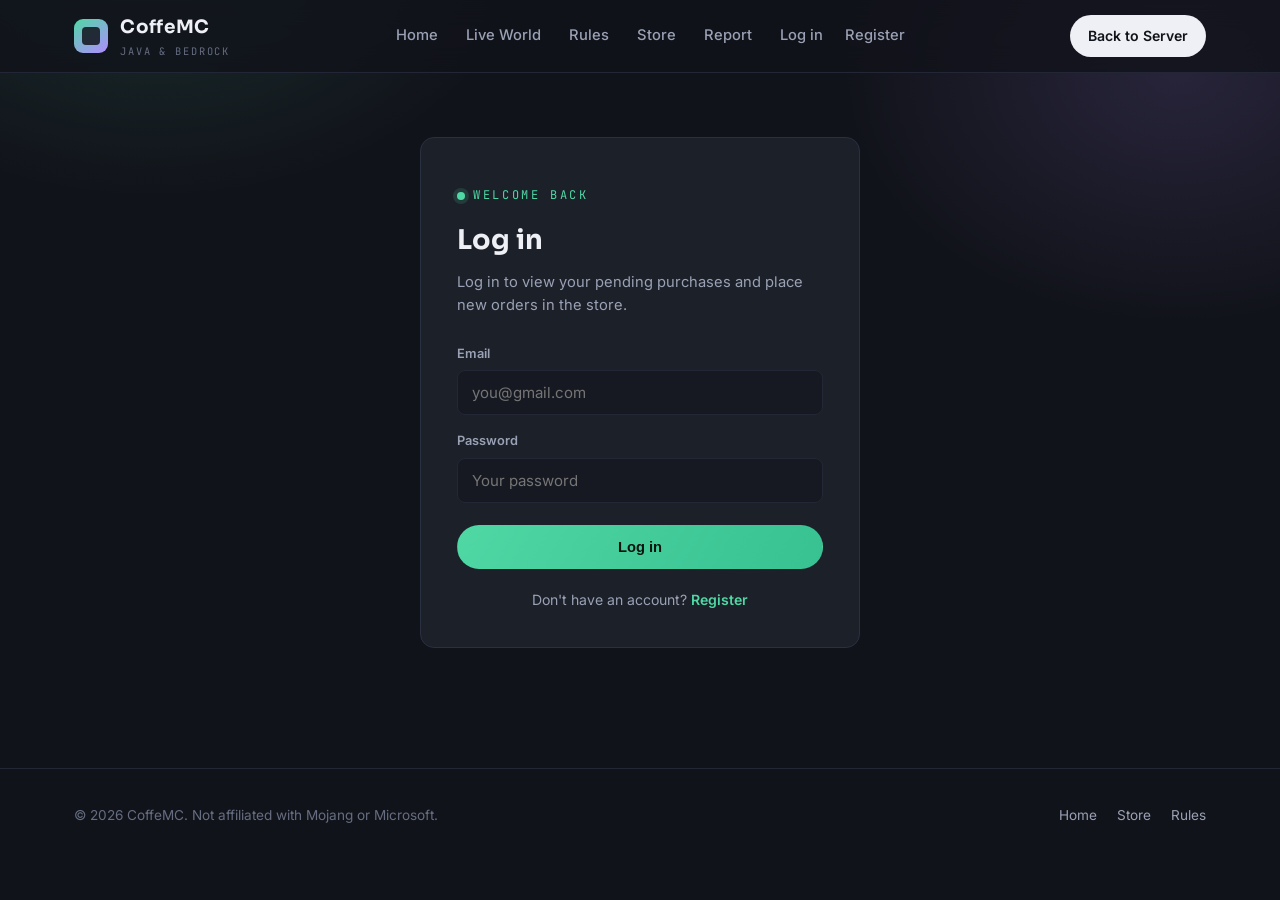
==== login.html @ 95322173 "Add files via upload" ====
<!DOCTYPE html>
<html lang="en">
<head>
<meta charset="UTF-8">
<meta name="viewport" content="width=device-width, initial-scale=1.0">
<title>Log In — CoffeMC</title>
<meta name="description" content="Log in to your CoffeMC account.">
<link rel="preconnect" href="https://fonts.googleapis.com">
<link rel="preconnect" href="https://fonts.gstatic.com" crossorigin>
<link href="https://fonts.googleapis.com/css2?family=Sora:wght@600;700;800&family=Inter:wght@400;500;600&family=JetBrains+Mono:wght@400;600;700&display=swap" rel="stylesheet">
<link rel="stylesheet" href="style.css">
</head>
<body>

<nav class="nav">
  <div class="wrap nav-inner">
    <a href="index.html" class="brand">
      <span class="brand-mark" aria-hidden="true"></span>
      <span>
        CoffeMC
        <small>Java &amp; Bedrock</small>
      </span>
    </a>

    <div class="nav-links">
      <a href="index.html">Home</a>
      <a href="index.html#world">Live World</a>
      <a href="index.html#rules">Rules</a>
      <a href="store.html">Store</a>
      <a href="report.html">Report</a>
      <div class="auth-nav-slot"></div>
    </div>

    <a href="index.html" class="nav-cta desktop-only">Back to Server</a>

    <button class="menu-btn" onclick="toggleMenu()" aria-label="Toggle menu">
      <svg viewBox="0 0 24 24" fill="none" stroke="currentColor" stroke-width="2" stroke-linecap="round"><line x1="3" y1="6" x2="21" y2="6"/><line x1="3" y1="12" x2="21" y2="12"/><line x1="3" y1="18" x2="21" y2="18"/></svg>
    </button>
  </div>

  <div class="wrap">
    <div id="menu">
      <a href="index.html">Home</a>
      <a href="index.html#world">Live World</a>
      <a href="index.html#rules">Rules</a>
      <a href="store.html">Store</a>
      <a href="report.html">Report</a>
      <div class="auth-nav-slot"></div>
    </div>
  </div>
</nav>

<section class="auth-section">
  <div class="auth-card">
    <p class="eyebrow">Welcome back</p>
    <h1>Log in</h1>
    <p class="auth-sub">
      Log in to view your pending purchases and place new orders in the
      store.
    </p>

    <form id="loginForm">
      <div class="field">
        <label for="loginEmail">Email</label>
        <input type="email" id="loginEmail" placeholder="you@gmail.com" required>
      </div>
      <div class="field">
        <label for="loginPassword">Password</label>
        <input type="password" id="loginPassword" placeholder="Your password" required>
      </div>
      <button type="submit" class="btn btn-primary">Log in</button>
      <div class="form-msg" id="loginMsg"></div>
    </form>

    <div class="auth-switch">
      Don't have an account? <a href="register.html">Register</a>
    </div>
  </div>
</section>

<footer>
  <div class="wrap footer-inner">
    <span>&copy; 2026 CoffeMC. Not affiliated with Mojang or Microsoft.</span>
    <div class="footer-links">
      <a href="index.html">Home</a>
      <a href="store.html">Store</a>
      <a href="index.html#rules">Rules</a>
    </div>
  </div>
</footer>

<script src="auth.js"></script>
<script src="script.js"></script>
<script>
  // show a message if redirected here from the email verification link
  (function(){
    const params = new URLSearchParams(window.location.search);
    const verified = params.get("verified");
    const msgEl = document.getElementById("loginMsg");
    if(verified === "1"){
      msgEl.textContent = "Email verified — you can log in now.";
      msgEl.className = "form-msg ok show";
    }else if(verified === "0"){
      msgEl.textContent = "That verification link is invalid or expired.";
      msgEl.className = "form-msg err show";
    }
  })();

  const loginForm = document.getElementById("loginForm");
  loginForm.addEventListener("submit", async function(e){
    e.preventDefault();

    const email = document.getElementById("loginEmail").value.trim();
    const password = document.getElementById("loginPassword").value;
    const msgEl = document.getElementById("loginMsg");
    const submitBtn = loginForm.querySelector("button[type=submit]");

    msgEl.textContent = "";
    msgEl.className = "form-msg";

    submitBtn.disabled = true;
    submitBtn.textContent = "Logging in...";

    try{
      const res = await apiFetch("/api/login", {
        method: "POST",
        headers: { "Content-Type": "application/json" },
        body: JSON.stringify({ email, password })
      });
      const data = await res.json();

      if(!res.ok){
        msgEl.textContent = data.error || "Could not log in. Please try again.";
        msgEl.className = "form-msg err show";
        submitBtn.disabled = false;
        submitBtn.textContent = "Log in";
        return;
      }

      setSession(data.token, data.user);

      const params = new URLSearchParams(window.location.search);
      const next = params.get("next") || "dashboard.html";
      window.location.href = next;
    }catch(err){
      console.error(err);
      msgEl.textContent = "Couldn't reach the server. Please try again in a moment.";
      msgEl.className = "form-msg err show";
      submitBtn.disabled = false;
      submitBtn.textContent = "Log in";
    }
  });
</script>
</body>
</html>
---- style.css ----
/* ============================================================
   DRIFTLANDS — design tokens
   ============================================================ */
:root{
  /* surfaces */
  --bg:        #11131a;
  --bg-soft:   #161922;
  --panel:     #1c2029;
  --panel-2:   #232838;
  --border:    #2b3040;
  --border-soft: #232735;

  /* text */
  --text:      #eef0f5;
  --text-dim:  #9aa1b4;
  --text-faint:#666d80;

  /* accents */
  --emerald:   #4fd8a4;
  --emerald-dim: rgba(79,216,164,.14);
  --amethyst:  #b18cff;
  --amethyst-dim: rgba(177,140,255,.14);
  --gold:      #ffcf6b;
  --gold-dim:  rgba(255,207,107,.14);
  --danger:    #ff6b6b;

  /* rarity */
  --r-common:    #aab2c6;
  --r-rare:      #5aa7ff;
  --r-epic:      #b15bff;
  --r-legendary: #ffb347;

  /* type */
  --font-display: "Sora", "Segoe UI", sans-serif;
  --font-body: "Inter", "Segoe UI", sans-serif;
  --font-mono: "JetBrains Mono", "Consolas", monospace;

  /* layout */
  --maxw: 1180px;
  --radius: 14px;
  --radius-sm: 8px;
}

*{ box-sizing: border-box; }
html{ scroll-behavior: smooth; }

body{
  margin:0;
  background: var(--bg);
  color: var(--text);
  font-family: var(--font-body);
  font-size: 16px;
  line-height: 1.6;
  -webkit-font-smoothing: antialiased;
}

/* faint topographic glow behind everything */
body::before{
  content:"";
  position: fixed;
  inset: 0;
  z-index: -1;
  background:
    radial-gradient(620px 420px at 12% -6%, var(--emerald-dim), transparent 60%),
    radial-gradient(560px 420px at 92% 8%, var(--amethyst-dim), transparent 60%),
    var(--bg);
  pointer-events: none;
}

img{ max-width: 100%; display:block; }
a{ color: inherit; text-decoration: none; }

.wrap{
  max-width: var(--maxw);
  margin: 0 auto;
  padding: 0 24px;
}

/* ============================================================
   NAV
   ============================================================ */
.nav{
  position: sticky;
  top: 0;
  z-index: 50;
  background: rgba(17,19,26,.78);
  backdrop-filter: blur(14px);
  border-bottom: 1px solid var(--border-soft);
}
.nav-inner{
  display:flex;
  align-items: center;
  justify-content: space-between;
  height: 72px;
}
.brand{
  display:flex;
  align-items:center;
  gap: 12px;
  font-family: var(--font-display);
  font-weight: 700;
  font-size: 1.15rem;
  letter-spacing: .04em;
}
.brand-mark{
  width: 34px; height: 34px;
  border-radius: 9px;
  background: linear-gradient(145deg, var(--emerald), var(--amethyst));
  position: relative;
  flex-shrink:0;
}
.brand-mark::after{
  content:"";
  position:absolute; inset: 8px;
  border-radius: 4px;
  background: var(--bg);
  opacity:.85;
}
.brand small{
  display:block;
  font-family: var(--font-mono);
  font-weight: 400;
  font-size: .65rem;
  letter-spacing: .18em;
  color: var(--text-faint);
  text-transform: uppercase;
  margin-top: 2px;
}

.nav-links{
  display:flex;
  align-items:center;
  gap: 28px;
  font-size: .92rem;
  font-weight: 500;
}
.nav-links a{
  color: var(--text-dim);
  transition: color .15s ease;
  position: relative;
}
.nav-links a:hover, .nav-links a.active{ color: var(--text); }
.nav-links a.active::after{
  content:"";
  position:absolute; left:0; right:0; bottom:-9px;
  height:2px;
  background: linear-gradient(90deg, var(--emerald), var(--amethyst));
  border-radius: 2px;
}

.nav-cta{
  display:inline-flex;
  align-items:center;
  gap:8px;
  padding: 10px 18px;
  border-radius: 999px;
  background: var(--text);
  color: var(--bg);
  font-weight: 600;
  font-size: .88rem;
  border: none;
  cursor:pointer;
  transition: transform .15s ease, opacity .15s ease;
}
.nav-cta:hover{ transform: translateY(-1px); opacity:.92; }

.menu-btn{
  display:none;
  background:none; border:none; cursor:pointer;
  width:40px; height:40px;
  border-radius: 8px;
  align-items:center; justify-content:center;
  color: var(--text);
}
.menu-btn svg{ width:22px; height:22px; }

#menu{
  display:none;
  flex-direction: column;
  gap: 4px;
  padding: 12px 0 18px;
  border-top: 1px solid var(--border-soft);
}
#menu.show{ display:flex; }
#menu a{
  padding: 12px 4px;
  color: var(--text-dim);
  font-weight: 500;
  border-bottom: 1px solid var(--border-soft);
}
#menu a:last-child{ border-bottom:none; }
#menu a.active{ color: var(--emerald); }

@media (max-width: 820px){
  .nav-links{ display:none; }
  .nav-cta.desktop-only{ display:none; }
  .menu-btn{ display:flex; }
}

/* ============================================================
   HERO
   ============================================================ */
.hero{
  padding: 86px 0 64px;
  position: relative;
}
.eyebrow{
  display:inline-flex;
  align-items:center;
  gap: 8px;
  font-family: var(--font-mono);
  font-size: .75rem;
  letter-spacing: .22em;
  text-transform: uppercase;
  color: var(--emerald);
  margin-bottom: 22px;
}
.eyebrow::before{
  content:"";
  width: 8px; height:8px;
  border-radius: 50%;
  background: var(--emerald);
  box-shadow: 0 0 0 4px var(--emerald-dim);
}

.hero h1{
  font-family: var(--font-display);
  font-weight: 800;
  font-size: clamp(2.6rem, 7vw, 4.6rem);
  line-height: 1.04;
  letter-spacing: -0.01em;
  margin: 0 0 18px;
  max-width: 14ch;
}
.hero h1 .accent{
  background: linear-gradient(120deg, var(--emerald), var(--amethyst));
  -webkit-background-clip: text;
  background-clip: text;
  color: transparent;
}
.hero p.lead{
  font-size: 1.08rem;
  color: var(--text-dim);
  max-width: 46ch;
  margin: 0 0 36px;
}

.pill{
  display:inline-flex;
  align-items:center;
  gap: 7px;
  font-family: var(--font-mono);
  font-size: .72rem;
  letter-spacing: .12em;
  text-transform: uppercase;
  color: var(--text-dim);
  background: var(--bg-soft);
  border: 1px solid var(--border-soft);
  padding: 6px 12px;
  border-radius: 999px;
}
.pill svg{ width:13px; height:13px; }

/* IP / status card */
.server-card{
  display:flex;
  flex-wrap: wrap;
  gap: 14px;
  align-items: stretch;
  background: var(--panel);
  border: 1px solid var(--border);
  border-radius: var(--radius);
  padding: 18px;
  max-width: 640px;
  position: relative;
}
.ip-block{
  flex: 1 1 260px;
  display:flex;
  align-items:center;
  justify-content: space-between;
  gap: 14px;
  background: var(--bg-soft);
  border: 1px solid var(--border-soft);
  border-radius: var(--radius-sm);
  padding: 14px 16px;
}
.ip-block .label{
  font-family: var(--font-mono);
  font-size: .7rem;
  letter-spacing: .18em;
  text-transform: uppercase;
  color: var(--text-faint);
  margin-bottom: 4px;
}
.ip-block .value{
  font-family: var(--font-mono);
  font-size: 1.05rem;
  font-weight: 600;
  letter-spacing: .02em;
}
.copy-btn{
  flex-shrink:0;
  display:inline-flex;
  align-items:center;
  gap:8px;
  background: var(--panel-2);
  border: 1px solid var(--border);
  color: var(--text);
  font-size: .82rem;
  font-weight: 600;
  padding: 10px 14px;
  border-radius: 999px;
  cursor:pointer;
  transition: border-color .15s ease, transform .15s ease;
}
.copy-btn:hover{ border-color: var(--emerald); transform: translateY(-1px); }
.copy-btn svg{ width:15px; height:15px; }

.status-group{
  display:flex;
  gap: 10px;
  flex: 1 1 220px;
}
.status-block{
  flex: 1 1 0;
  display:flex;
  flex-direction: column;
  justify-content: center;
  align-items: flex-start;
  gap: 6px;
  padding: 14px 16px;
  border-radius: var(--radius-sm);
  border: 1px solid var(--border-soft);
  background: var(--bg-soft);
  min-width: 110px;
}
.status-block .label{
  font-family: var(--font-mono);
  font-size: .7rem;
  letter-spacing: .18em;
  text-transform: uppercase;
  color: var(--text-faint);
  display:flex;
  align-items:center;
  gap:6px;
}
.status-block .label .plat-icon{
  width:14px; height:14px;
}
.status-row{ display:flex; align-items:center; gap:8px; }
.status-dot{
  width:9px; height:9px; border-radius:50%;
  background: var(--text-faint);
  box-shadow: 0 0 0 0 transparent;
}
.status-dot.online{
  background: var(--emerald);
  box-shadow: 0 0 0 4px var(--emerald-dim);
  animation: pulse 2.4s ease-in-out infinite;
}
@keyframes pulse{
  0%,100%{ box-shadow: 0 0 0 4px var(--emerald-dim); }
  50%{ box-shadow: 0 0 0 8px transparent; }
}
#players{
  font-family: var(--font-mono);
  font-size: 1.05rem;
  font-weight: 600;
}

.copied-toast{
  position: absolute;
  top: -14px; right: 18px;
  background: var(--emerald);
  color: #0c1410;
  font-size: .78rem;
  font-weight: 700;
  padding: 7px 14px;
  border-radius: 999px;
  opacity: 0;
  transform: translateY(6px) scale(.95);
  transition: opacity .2s ease, transform .2s ease;
  pointer-events: none;
}
.copied-toast.show{
  opacity: 1;
  transform: translateY(0) scale(1);
}

.hero-actions{
  display:flex;
  gap: 12px;
  margin-top: 26px;
  flex-wrap: wrap;
}
.btn{
  display:inline-flex;
  align-items:center;
  gap:8px;
  padding: 13px 22px;
  border-radius: 999px;
  font-weight: 600;
  font-size: .92rem;
  border: 1px solid transparent;
  cursor:pointer;
  transition: transform .15s ease, opacity .15s ease, border-color .15s ease;
}
.btn:hover{ transform: translateY(-1px); }
.btn-primary{
  background: linear-gradient(120deg, var(--emerald), #38c191);
  color: #0c1410;
}
.btn-primary:hover{ opacity: .92; }
.btn-ghost{
  background: transparent;
  border-color: var(--border);
  color: var(--text);
}
.btn-ghost:hover{ border-color: var(--amethyst); }

/* ============================================================
   SECTION GENERIC
   ============================================================ */
section{ padding: 64px 0; }
.section-head{
  display:flex;
  align-items: flex-end;
  justify-content: space-between;
  gap: 24px;
  margin-bottom: 36px;
  flex-wrap: wrap;
}
.section-head h2{
  font-family: var(--font-display);
  font-size: clamp(1.6rem, 4vw, 2.2rem);
  margin: 6px 0 0;
}
.section-head p{
  color: var(--text-dim);
  max-width: 46ch;
  margin: 0;
}

/* ============================================================
   LIVE WORLD / PLAYER LIST
   ============================================================ */
.players-panel{
  background: var(--panel);
  border: 1px solid var(--border);
  border-radius: var(--radius);
  padding: 28px;
}
.players-panel-head{
  display:flex;
  align-items:center;
  justify-content: space-between;
  gap: 16px;
  margin-bottom: 22px;
  flex-wrap: wrap;
}
.players-panel-head h3{
  font-family: var(--font-display);
  font-size: 1.2rem;
  margin: 0;
}
.players-count{
  font-family: var(--font-mono);
  font-size: .85rem;
  color: var(--text-dim);
  background: var(--bg-soft);
  border: 1px solid var(--border-soft);
  padding: 6px 12px;
  border-radius: 999px;
}
.players-count strong{ color: var(--emerald); }

.player-grid{
  display:grid;
  grid-template-columns: repeat(auto-fill, minmax(96px, 1fr));
  gap: 14px;
}
.player-card{
  display:flex;
  flex-direction: column;
  align-items:center;
  gap: 10px;
  padding: 14px 8px;
  background: var(--bg-soft);
  border: 1px solid var(--border-soft);
  border-radius: var(--radius-sm);
  text-align:center;
}
.player-card img{
  width: 48px; height: 48px;
  border-radius: 6px;
  image-rendering: pixelated;
  border: 1px solid var(--border);
}
.player-card span{
  font-family: var(--font-mono);
  font-size: .76rem;
  color: var(--text-dim);
  overflow:hidden;
  text-overflow:ellipsis;
  white-space:nowrap;
  max-width: 100%;
}

.players-empty{
  display:flex;
  flex-direction: column;
  align-items: center;
  justify-content: center;
  text-align:center;
  gap: 8px;
  padding: 40px 20px;
  color: var(--text-dim);
}
.players-empty .big{
  font-family: var(--font-mono);
  font-size: 2.2rem;
  color: var(--text);
}
.players-empty small{ color: var(--text-faint); font-size: .82rem; }

/* ============================================================
   FEATURE CARDS
   ============================================================ */
.feature-grid{
  display:grid;
  grid-template-columns: repeat(3, 1fr);
  gap: 18px;
}
@media (max-width: 860px){
  .feature-grid{ grid-template-columns: 1fr; }
}
.feature-card{
  background: var(--panel);
  border: 1px solid var(--border);
  border-radius: var(--radius);
  padding: 26px;
  transition: border-color .2s ease, transform .2s ease;
}
.feature-card:hover{
  border-color: var(--border-soft);
  transform: translateY(-3px);
}
.feature-icon{
  width: 42px; height: 42px;
  border-radius: 10px;
  display:flex; align-items:center; justify-content:center;
  margin-bottom: 18px;
}
.feature-icon svg{ width:20px; height:20px; }
.feature-icon.e{ background: var(--emerald-dim); color: var(--emerald); }
.feature-icon.a{ background: var(--amethyst-dim); color: var(--amethyst); }
.feature-icon.g{ background: var(--gold-dim); color: var(--gold); }
.feature-card h3{
  font-family: var(--font-display);
  font-size: 1.08rem;
  margin: 0 0 8px;
}
.feature-card p{
  color: var(--text-dim);
  font-size: .92rem;
  margin: 0;
}

/* ============================================================
   CTA STRIP
   ============================================================ */
.cta-strip{
  background: var(--panel);
  border: 1px solid var(--border);
  border-radius: var(--radius);
  padding: 40px;
  display:flex;
  align-items:center;
  justify-content: space-between;
  gap: 24px;
  flex-wrap: wrap;
  position: relative;
  overflow:hidden;
}
.cta-strip::after{
  content:"";
  position:absolute;
  right: -60px; top: -60px;
  width: 220px; height: 220px;
  background: radial-gradient(circle, var(--amethyst-dim), transparent 70%);
  pointer-events:none;
}
.cta-strip h3{
  font-family: var(--font-display);
  font-size: 1.4rem;
  margin: 0 0 6px;
}
.cta-strip p{ margin:0; color: var(--text-dim); }

/* ============================================================
   FOOTER
   ============================================================ */
footer{
  border-top: 1px solid var(--border-soft);
  padding: 36px 0 48px;
  margin-top: 24px;
}
.footer-inner{
  display:flex;
  align-items:center;
  justify-content: space-between;
  gap: 16px;
  flex-wrap: wrap;
  color: var(--text-faint);
  font-size: .85rem;
}
.footer-links{ display:flex; gap: 20px; }
.footer-links a{ color: var(--text-dim); }
.footer-links a:hover{ color: var(--text); }

/* ============================================================
   STORE PAGE
   ============================================================ */
.store-hero{
  padding: 64px 0 36px;
}
.store-hero h1{
  font-family: var(--font-display);
  font-weight: 800;
  font-size: clamp(2.2rem, 6vw, 3.4rem);
  margin: 14px 0 12px;
}
.store-hero p{
  color: var(--text-dim);
  max-width: 52ch;
  font-size: 1.02rem;
}

.tab-row{
  display:flex;
  gap: 10px;
  margin: 28px 0 8px;
  flex-wrap: wrap;
}
.tab-btn{
  background: var(--panel);
  border: 1px solid var(--border);
  color: var(--text-dim);
  font-weight: 600;
  font-size: .88rem;
  padding: 10px 20px;
  border-radius: 999px;
  cursor:pointer;
  transition: all .15s ease;
}
.tab-btn.active{
  color: var(--bg);
  background: linear-gradient(120deg, var(--emerald), var(--amethyst));
  border-color: transparent;
}

/* Inventory-tooltip style cards */
.shop-grid{
  display:grid;
  grid-template-columns: repeat(auto-fill, minmax(260px, 1fr));
  gap: 20px;
  margin-top: 28px;
}
.tab-panel{ display:none; }
.tab-panel.active{ display:block; }

.item-card{
  position: relative;
  background: linear-gradient(165deg, var(--panel-2), var(--panel) 60%);
  border: 1px solid var(--border);
  border-radius: var(--radius);
  padding: 22px;
  display:flex;
  flex-direction: column;
  gap: 14px;
  overflow:hidden;
  transition: transform .2s ease, box-shadow .2s ease, border-color .2s ease;
}
.item-card::before{
  content:"";
  position:absolute;
  inset: 0;
  border-radius: var(--radius);
  border: 1px solid transparent;
  pointer-events:none;
  transition: border-color .2s ease;
}
.item-card:hover{ transform: translateY(-4px); }

/* rarity accents */
.item-card.common{ --r: var(--r-common); }
.item-card.rare{ --r: var(--r-rare); }
.item-card.epic{ --r: var(--r-epic); }
.item-card.legendary{ --r: var(--r-legendary); }

.item-card:hover{ border-color: var(--r); box-shadow: 0 14px 40px -22px var(--r); }

.item-card .rarity-tag{
  position:absolute;
  top: 18px; right: 18px;
  font-family: var(--font-mono);
  font-size: .65rem;
  letter-spacing: .16em;
  text-transform: uppercase;
  color: var(--r);
  border: 1px solid var(--r);
  border-radius: 999px;
  padding: 4px 10px;
  background: color-mix(in srgb, var(--r) 14%, transparent);
}

.item-card .item-icon{
  width: 50px; height: 50px;
  border-radius: 10px;
  display:flex; align-items:center; justify-content:center;
  font-size: 1.5rem;
  background: color-mix(in srgb, var(--r) 16%, var(--bg-soft));
  border: 1px solid color-mix(in srgb, var(--r) 40%, var(--border));
}

.item-card h3{
  font-family: var(--font-display);
  font-size: 1.2rem;
  margin: 0;
  color: var(--r);
}
.item-card .desc{
  color: var(--text-dim);
  font-size: .88rem;
  margin: 0;
  min-height: 40px;
}
.perks{
  list-style:none;
  margin: 0; padding: 0;
  display:flex; flex-direction:column; gap:6px;
  font-size: .85rem;
  color: var(--text);
}
.perks li{ display:flex; gap:8px; align-items:flex-start; }
.perks li::before{
  content:"";
  margin-top: 7px;
  width: 6px; height: 6px;
  flex-shrink:0;
  border-radius: 1px;
  background: var(--r);
}
.item-foot{
  margin-top: auto;
  display:flex;
  align-items:center;
  justify-content: space-between;
  gap: 12px;
  padding-top: 14px;
  border-top: 1px solid var(--border-soft);
}
.price{
  font-family: var(--font-mono);
  font-weight: 700;
  font-size: 1.15rem;
  color: var(--gold);
}
.price small{
  font-size: .68rem;
  color: var(--text-faint);
  font-weight: 400;
  display:block;
  letter-spacing: .12em;
  text-transform: uppercase;
}
.buy-btn{
  background: var(--text);
  color: var(--bg);
  font-weight: 700;
  font-size: .85rem;
  border: none;
  border-radius: 999px;
  padding: 11px 20px;
  cursor:pointer;
  transition: transform .15s ease, opacity .15s ease;
}
.buy-btn:hover{ transform: translateY(-1px); opacity:.9; }

/* ============================================================
   CHECKOUT MODAL
   ============================================================ */
.modal-overlay{
  position: fixed;
  inset: 0;
  background: rgba(8,9,14,.7);
  backdrop-filter: blur(4px);
  display:none;
  align-items:center;
  justify-content:center;
  padding: 20px;
  z-index: 100;
}
.modal-overlay.show{ display:flex; }
.modal{
  background: var(--panel);
  border: 1px solid var(--border);
  border-radius: var(--radius);
  padding: 28px;
  max-width: 440px;
  width: 100%;
  position: relative;
}
.modal-close{
  position:absolute;
  top: 16px; right: 16px;
  background: var(--bg-soft);
  border: 1px solid var(--border-soft);
  width: 32px; height: 32px;
  border-radius: 8px;
  color: var(--text-dim);
  cursor:pointer;
  display:flex; align-items:center; justify-content:center;
}
.modal-close:hover{ color: var(--text); }
.modal h3{
  font-family: var(--font-display);
  font-size: 1.2rem;
  margin: 0 0 4px;
}
.modal .modal-sub{
  color: var(--text-dim);
  font-size: .88rem;
  margin: 0 0 20px;
}
.modal .summary{
  display:flex;
  align-items:center;
  justify-content: space-between;
  background: var(--bg-soft);
  border: 1px solid var(--border-soft);
  border-radius: var(--radius-sm);
  padding: 12px 16px;
  margin-bottom: 18px;
  font-size: .9rem;
}
.modal .summary .name{ font-weight:600; }
.modal .summary .price{ font-size: 1rem; }

.field{ margin-bottom: 16px; }
.field label{
  display:block;
  font-size: .8rem;
  font-weight: 600;
  margin-bottom: 6px;
  color: var(--text-dim);
}
.field input,
.field select{
  width: 100%;
  background: var(--bg-soft);
  border: 1px solid var(--border-soft);
  border-radius: var(--radius-sm);
  padding: 12px 14px;
  color: var(--text);
  font-family: var(--font-body);
  font-size: .94rem;
  appearance: none;
}
.field select{
  background-image: url("data:image/svg+xml,%3Csvg xmlns='http://www.w3.org/2000/svg' width='12' height='8' viewBox='0 0 12 8' fill='none'%3E%3Cpath d='M1 1.5L6 6.5L11 1.5' stroke='%239aa1b4' stroke-width='1.6' stroke-linecap='round' stroke-linejoin='round'/%3E%3C/svg%3E");
  background-repeat: no-repeat;
  background-position: right 14px center;
  cursor: pointer;
}
.field input:focus,
.field select:focus{
  outline: none;
  border-color: var(--emerald);
}
.field small{
  display:block;
  margin-top: 6px;
  color: var(--text-faint);
  font-size: .76rem;
}
.modal .btn{ width: 100%; justify-content:center; }
.form-msg{
  margin-top: 12px;
  font-size: .85rem;
  text-align:center;
}
.form-msg.ok{ color: var(--emerald); }
.form-msg.err{ color: var(--danger); }

/* edition pill toggle */
.edition-toggle{
  display:flex;
  gap: 8px;
}
.edition-toggle input{ display:none; }
.edition-toggle label{
  flex: 1;
  display:flex;
  align-items:center;
  justify-content:center;
  gap: 8px;
  padding: 11px 0;
  border: 1px solid var(--border-soft);
  border-radius: var(--radius-sm);
  background: var(--bg-soft);
  color: var(--text-dim);
  font-size: .88rem;
  font-weight: 600;
  cursor: pointer;
  transition: all .15s ease;
}
.edition-toggle input:checked + label{
  color: var(--bg);
  background: linear-gradient(120deg, var(--emerald), var(--amethyst));
  border-color: transparent;
}
.edition-toggle label svg{ width:16px; height:16px; }

/* multi-step modal */
.modal-step{ display:none; }
.modal-step.active{
  display:block;
  animation: stepIn .25s ease;
}
@keyframes stepIn{
  from{ opacity:0; transform: translateX(10px); }
  to{ opacity:1; transform: translateX(0); }
}
.step-dots{
  display:flex;
  gap: 6px;
  margin-bottom: 18px;
}
.step-dots span{
  height: 4px;
  flex: 1;
  border-radius: 999px;
  background: var(--border-soft);
  transition: background .2s ease;
}
.step-dots span.done{
  background: linear-gradient(120deg, var(--emerald), var(--amethyst));
}

/* QR payment step */
.qr-box{
  display:flex;
  flex-direction: column;
  align-items:center;
  text-align:center;
  gap: 14px;
  padding: 22px;
  background: var(--bg-soft);
  border: 1px solid var(--border-soft);
  border-radius: var(--radius-sm);
  margin-bottom: 18px;
}
.qr-box img{
  width: 188px; height: 188px;
  border-radius: 10px;
  background: #fff;
  padding: 10px;
}
.qr-box .qr-amount{
  font-family: var(--font-mono);
  font-size: 1.6rem;
  font-weight: 700;
  color: var(--gold);
}
.qr-box .qr-note{
  font-size: .82rem;
  color: var(--text-dim);
  max-width: 28ch;
}
.order-id{
  font-family: var(--font-mono);
  font-size: .78rem;
  color: var(--text-faint);
  text-align:center;
  margin-bottom: 18px;
  letter-spacing: .04em;
}
.order-id span{ color: var(--text); }

/* visible keyboard focus everywhere */
a:focus-visible, button:focus-visible, input:focus-visible{
  outline: 2px solid var(--emerald);
  outline-offset: 2px;
}

/* reduced motion */
@media (prefers-reduced-motion: reduce){
  *{ animation: none !important; transition: none !important; scroll-behavior: auto !important; }
}

/* ============================================================
   AUTH NAV SLOT
   ============================================================ */
.auth-nav-slot{
  display:flex;
  align-items:center;
  gap: 22px;
}
.auth-nav-slot a{
  color: var(--text-dim);
  font-size: .92rem;
  font-weight: 500;
  transition: color .15s ease;
}
.auth-nav-slot a:hover{ color: var(--text); }
#menu .auth-nav-slot{
  flex-direction: column;
  align-items: stretch;
  gap: 4px;
  margin-top: 4px;
}
#menu .auth-nav-slot a{
  padding: 12px 4px;
  border-bottom: 1px solid var(--border-soft);
}
#menu .auth-nav-slot a:last-child{ border-bottom:none; }

/* ============================================================
   AUTH PAGES (login / register)
   ============================================================ */
.auth-section{
  padding: 64px 0 96px;
  display:flex;
  justify-content:center;
}
.auth-card{
  background: var(--panel);
  border: 1px solid var(--border);
  border-radius: var(--radius);
  padding: 36px;
  max-width: 440px;
  width: 100%;
}
.auth-card .eyebrow{ margin-bottom: 14px; }
.auth-card h1{
  font-family: var(--font-display);
  font-size: 1.7rem;
  margin: 0 0 8px;
}
.auth-card .auth-sub{
  color: var(--text-dim);
  font-size: .92rem;
  margin: 0 0 26px;
}
.auth-card .btn{ width:100%; justify-content:center; margin-top: 6px; }
.auth-switch{
  text-align:center;
  margin-top: 20px;
  font-size: .88rem;
  color: var(--text-dim);
}
.auth-switch a{ color: var(--emerald); font-weight: 600; }

.form-msg.show{ margin-top: 14px; }

/* ============================================================
   DASHBOARD / ADMIN
   ============================================================ */
.dash-head{
  display:flex;
  align-items:flex-end;
  justify-content: space-between;
  flex-wrap: wrap;
  gap: 18px;
  margin-bottom: 30px;
}
.dash-head h1{
  font-family: var(--font-display);
  font-size: clamp(1.8rem, 5vw, 2.6rem);
  margin: 6px 0 0;
}
.dash-head p{ color: var(--text-dim); margin: 4px 0 0; }

.table-panel{
  background: var(--panel);
  border: 1px solid var(--border);
  border-radius: var(--radius);
  padding: 24px;
  overflow-x: auto;
}
.table-panel h3{
  font-family: var(--font-display);
  font-size: 1.1rem;
  margin: 0 0 18px;
}
table.data-table{
  width:100%;
  border-collapse: collapse;
  font-size: .9rem;
  min-width: 640px;
}
table.data-table th{
  text-align:left;
  font-family: var(--font-mono);
  font-size: .68rem;
  letter-spacing: .14em;
  text-transform: uppercase;
  color: var(--text-faint);
  padding: 0 14px 12px;
  border-bottom: 1px solid var(--border-soft);
}
table.data-table td{
  padding: 14px 14px;
  border-bottom: 1px solid var(--border-soft);
  color: var(--text);
  vertical-align: middle;
}
table.data-table tr:last-child td{ border-bottom: none; }
table.data-table .mc-name{ font-family: var(--font-mono); }
table.data-table .price{ font-size: 1rem; }

.status-badge{
  display:inline-flex;
  align-items:center;
  gap:6px;
  font-family: var(--font-mono);
  font-size: .7rem;
  letter-spacing: .12em;
  text-transform: uppercase;
  padding: 5px 12px;
  border-radius: 999px;
  border: 1px solid var(--border-soft);
}
.status-badge.pending{ color: var(--gold); border-color: color-mix(in srgb, var(--gold) 40%, var(--border)); background: var(--gold-dim); }
.status-badge.approved{ color: var(--emerald); border-color: color-mix(in srgb, var(--emerald) 40%, var(--border)); background: var(--emerald-dim); }

.approve-btn{
  background: linear-gradient(120deg, var(--emerald), #38c191);
  color: #0c1410;
  font-weight: 700;
  font-size: .78rem;
  border: none;
  border-radius: 999px;
  padding: 8px 16px;
  cursor:pointer;
  transition: opacity .15s ease, transform .15s ease;
}
.approve-btn:hover{ opacity:.9; transform: translateY(-1px); }
.approve-btn:disabled{ opacity:.5; cursor:default; }

.empty-row td{
  text-align:center;
  color: var(--text-faint);
  padding: 30px 14px;
}

.video-link{
  color: var(--amethyst);
  font-weight: 600;
  font-size: .85rem;
}
.video-link:hover{ text-decoration: underline; }

/* ============================================================
   REPORT PAGE
   ============================================================ */
.report-card{
  background: var(--panel);
  border: 1px solid var(--border);
  border-radius: var(--radius);
  padding: 36px;
  max-width: 560px;
  width: 100%;
}
.report-card h1{
  font-family: var(--font-display);
  font-size: 1.7rem;
  margin: 0 0 8px;
}
.report-card .auth-sub{
  color: var(--text-dim);
  font-size: .92rem;
  margin: 0 0 26px;
}
.file-drop{
  display:flex;
  flex-direction: column;
  align-items:center;
  justify-content:center;
  text-align:center;
  gap: 8px;
  border: 1px dashed var(--border);
  border-radius: var(--radius-sm);
  background: var(--bg-soft);
  padding: 28px 16px;
  cursor:pointer;
  transition: border-color .15s ease;
}
.file-drop:hover{ border-color: var(--amethyst); }
.file-drop input[type="file"]{ display:none; }
.file-drop .file-name{
  font-family: var(--font-mono);
  font-size: .82rem;
  color: var(--text);
  word-break: break-all;
}
.file-drop .file-hint{
  font-size: .8rem;
  color: var(--text-faint);
}
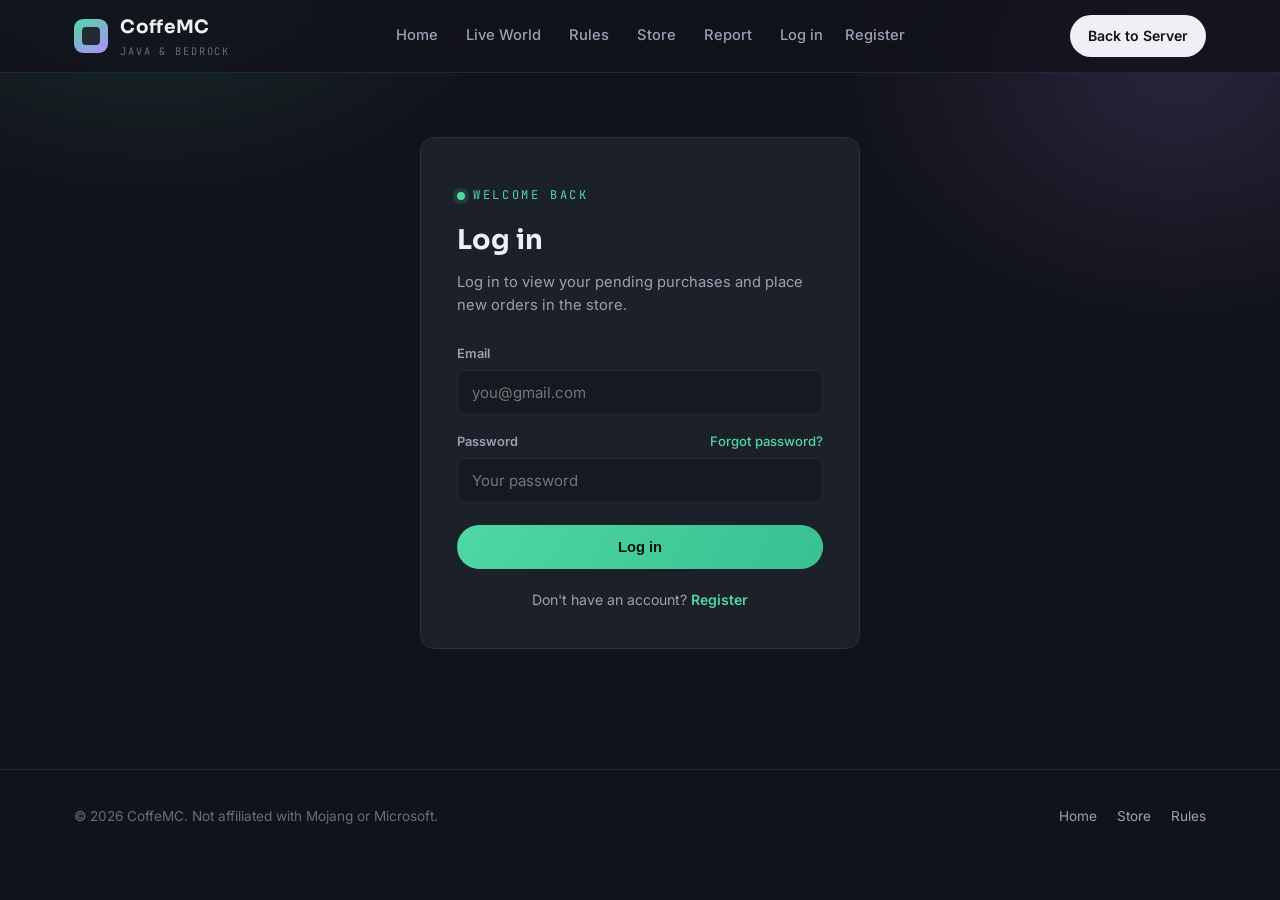
==== commit 0abb29a2: "Update login.html" ====
--- a/login.html
+++ b/login.html
@@ -65,7 +65,10 @@
         <input type="email" id="loginEmail" placeholder="you@gmail.com" required>
       </div>
       <div class="field">
-        <label for="loginPassword">Password</label>
+        <label for="loginPassword" style="display:flex;justify-content:space-between;align-items:center">
+          Password
+          <a href="forgot-password.html" style="color:var(--emerald);font-size:.82rem;font-weight:500">Forgot password?</a>
+        </label>
         <input type="password" id="loginPassword" placeholder="Your password" required>
       </div>
       <button type="submit" class="btn btn-primary">Log in</button>
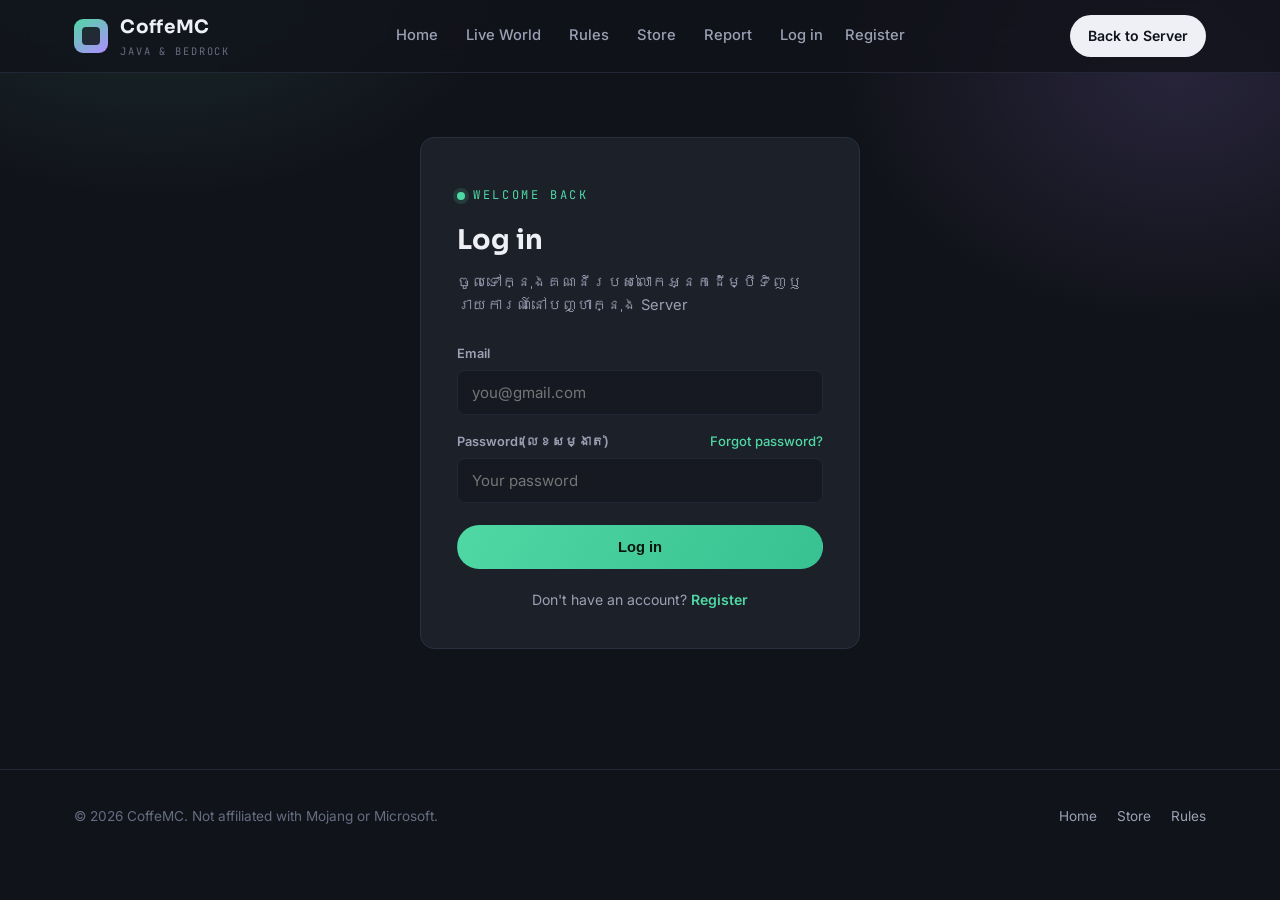
==== commit 0fdfd622: "Update login.html" ====
--- a/login.html
+++ b/login.html
@@ -55,8 +55,7 @@
     <p class="eyebrow">Welcome back</p>
     <h1>Log in</h1>
     <p class="auth-sub">
-      Log in to view your pending purchases and place new orders in the
-      store.
+      ចូលទៅក្នុងគណនីរបស់លោកអ្នកដេីម្បីទិញឫរាយការណ៍នៅបញ្ហាក្នុង Server
     </p>
 
     <form id="loginForm">
@@ -66,8 +65,8 @@
       </div>
       <div class="field">
         <label for="loginPassword" style="display:flex;justify-content:space-between;align-items:center">
-          Password
-          <a href="forgot-password.html" style="color:var(--emerald);font-size:.82rem;font-weight:500">Forgot password?</a>
+          Password (លេខសម្ងាត់)
+          <a href="fogotpassword.html" style="color:var(--emerald);font-size:.82rem;font-weight:500">Forgot password?</a>
         </label>
         <input type="password" id="loginPassword" placeholder="Your password" required>
       </div>
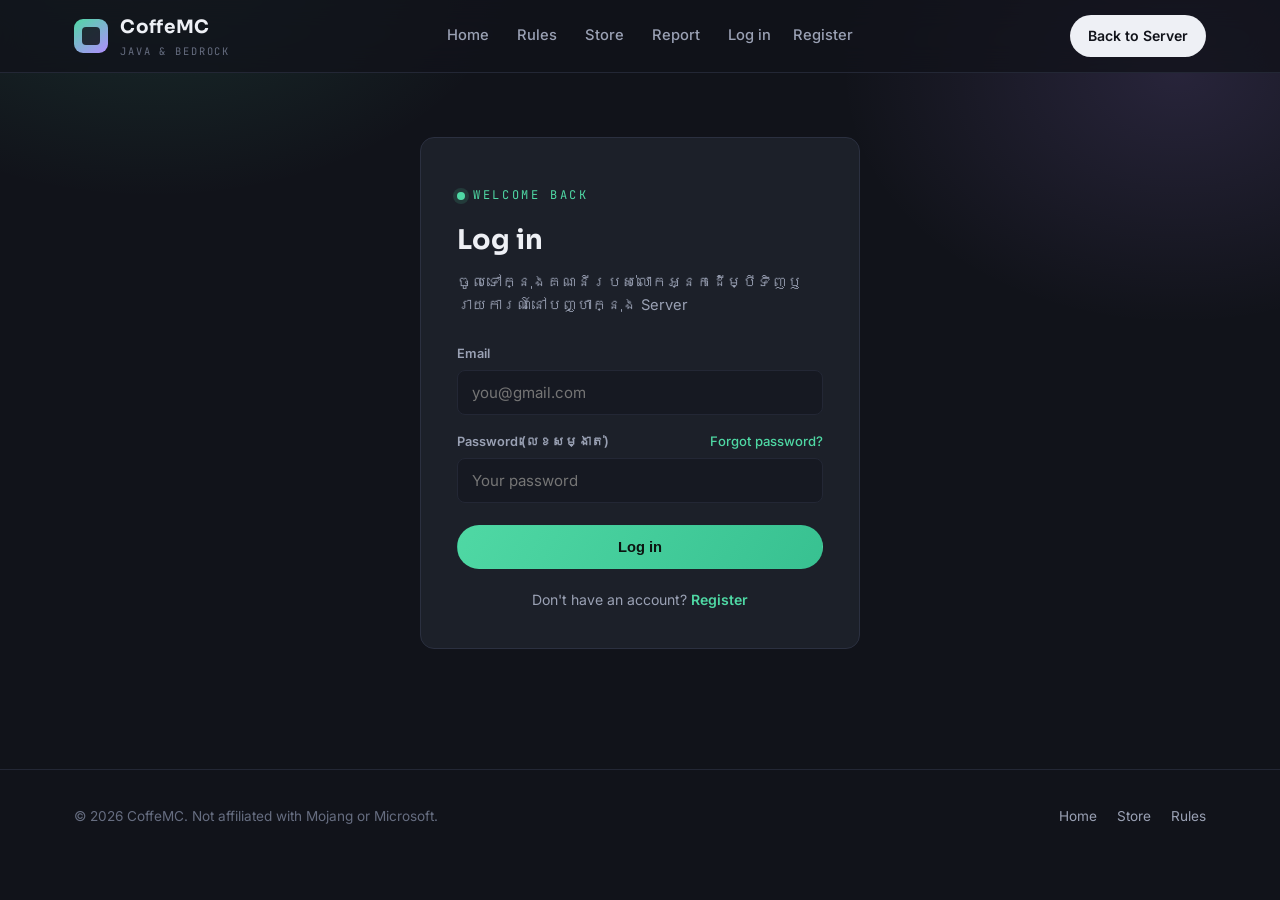
==== commit 9cfa11ed: "Update login.html" ====
--- a/login.html
+++ b/login.html
@@ -24,7 +24,6 @@
 
     <div class="nav-links">
       <a href="index.html">Home</a>
-      <a href="index.html#world">Live World</a>
       <a href="index.html#rules">Rules</a>
       <a href="store.html">Store</a>
       <a href="report.html">Report</a>
